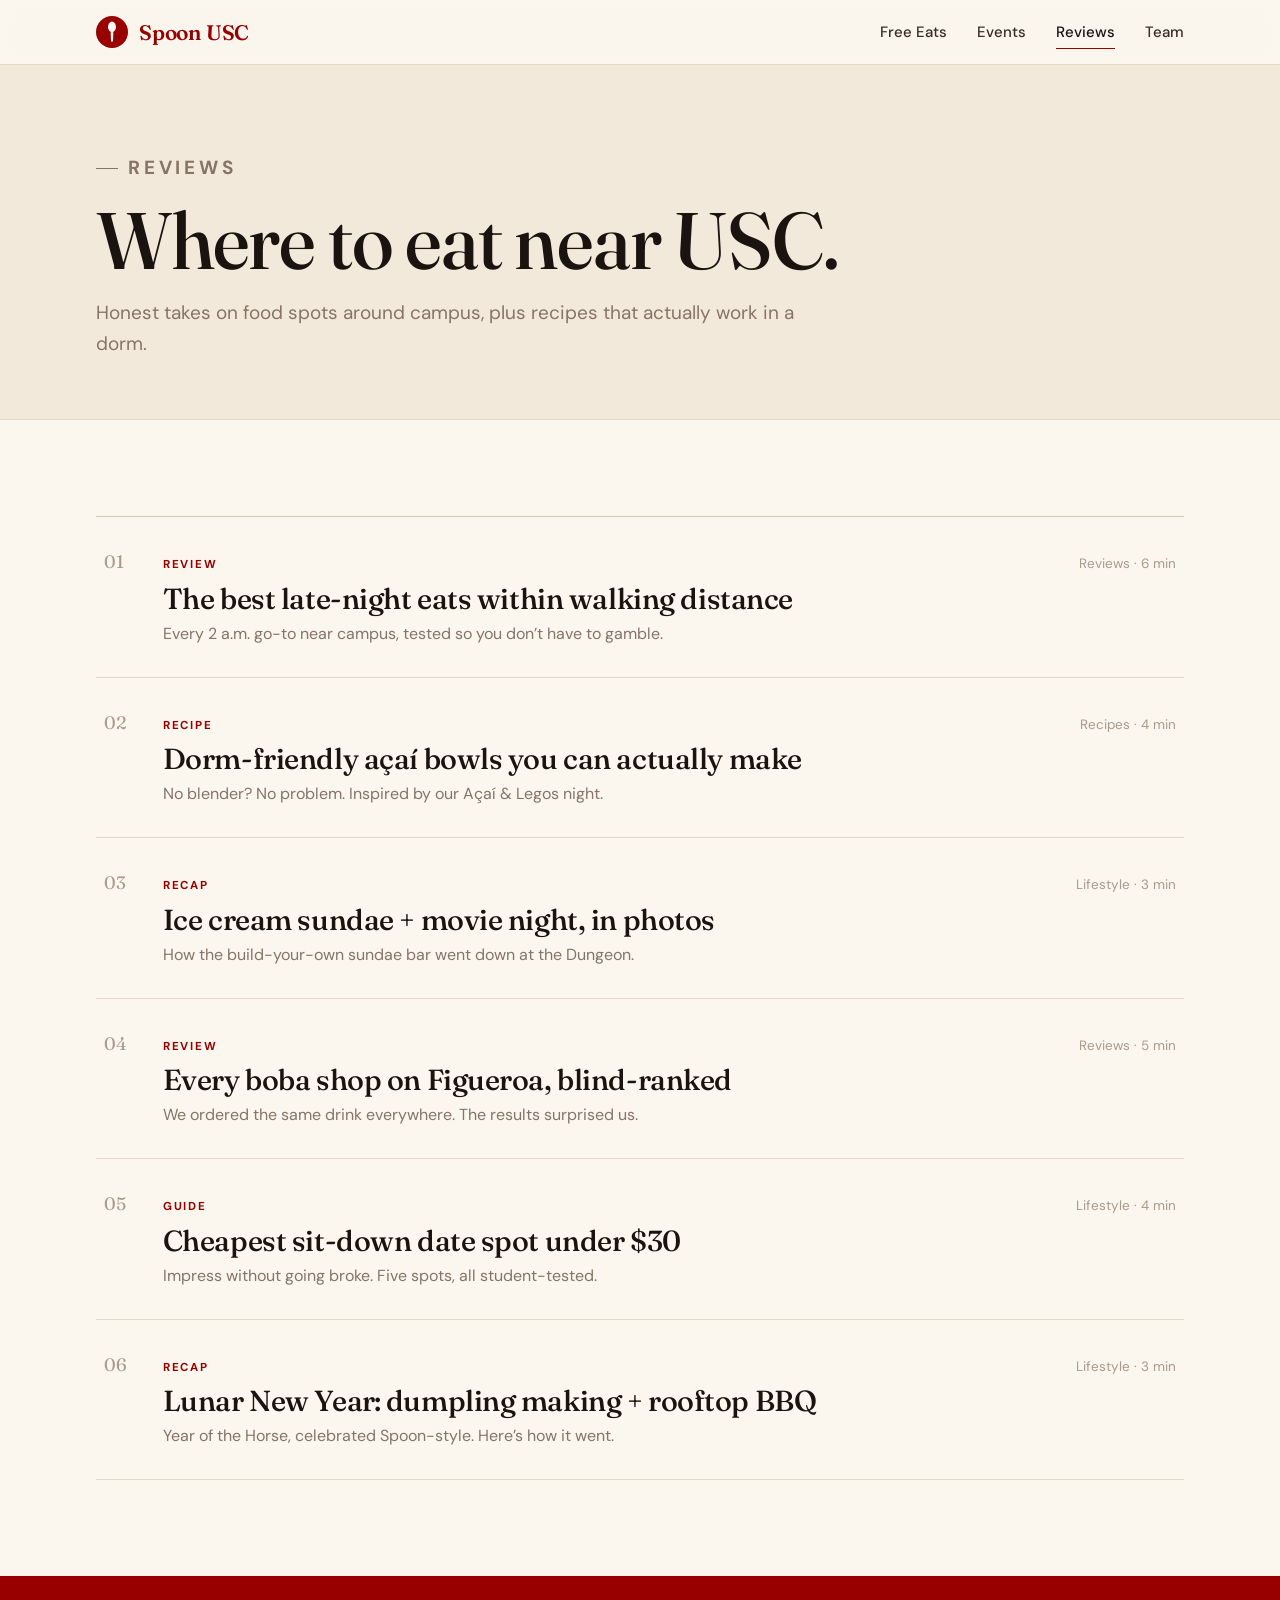
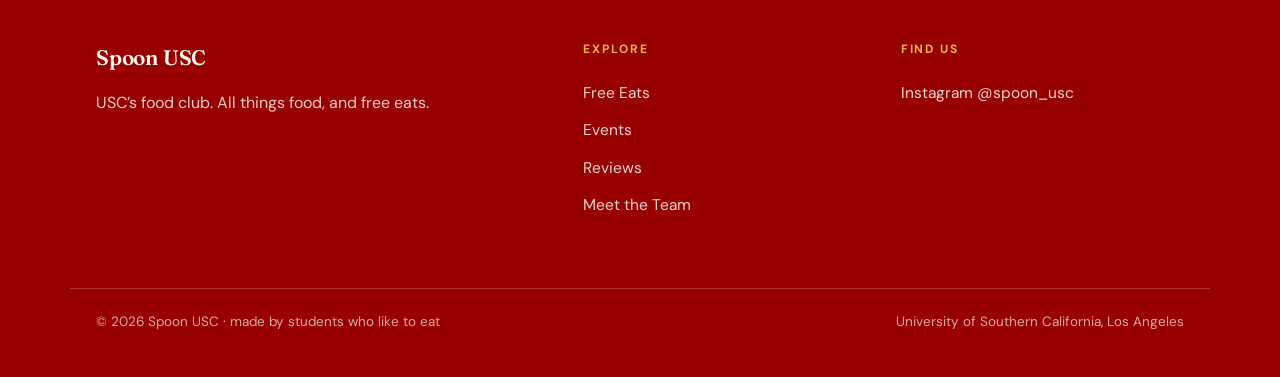
==== articles.html @ 670a70fc "Initial Spoon USC site" ====
<!DOCTYPE html><html lang="en"><head>
<meta charset="UTF-8" />
<meta name="viewport" content="width=device-width, initial-scale=1.0" />
<title>Reviews & Reads — Spoon USC</title>
<meta name="description" content="Food reviews, recipes, and recaps from the Spoon USC team." />

<link rel="icon" type="image/svg+xml" href="spoon-logo.svg" />
<link rel="preconnect" href="https://fonts.googleapis.com" />
<link rel="preconnect" href="https://fonts.gstatic.com" crossorigin />
<link href="https://fonts.googleapis.com/css2?family=DM+Sans:opsz,wght@9..40,400;9..40,500;9..40,600;9..40,700&family=Fraunces:ital,opsz,wght@0,9..144,400;0,9..144,500;0,9..144,600;1,9..144,400;1,9..144,500&display=swap" rel="stylesheet" />
<link rel="stylesheet" href="styles.css" />
</head><body>
<nav class="nav">
  <div class="nav-inner">
    <a class="brand" href="index.html"><img class="logo" src="spoon-logo.svg" alt="" /><span class="name">Spoon&nbsp;USC</span></a>
    <div class="nav-links">
      <a href="free-eats.html">Free Eats</a>
      <a href="events.html">Events</a>
      <a href="articles.html" aria-current="page">Reviews</a>
      <a href="team.html">Team</a>
    </div>
  </div>
</nav>
<header class="page-head"><div class="wrap">
  <p class="eyebrow"><span class="tick"></span>Reviews</p>
  <h1>Where to eat near USC.</h1>
  <p>Honest takes on food spots around campus, plus recipes that actually work in a dorm.</p>
</div></header>
<section class="section"><div class="wrap"><div class="index">
  <a class="row" href="#"><div class="row-main"><span class="num">01</span><div class="row-text"><span class="cat">Review</span><h3>The best late-night eats within walking distance</h3><p class="dek">Every 2 a.m. go-to near campus, tested so you don&rsquo;t have to gamble.</p></div></div><span class="meta">Reviews &middot; 6 min</span></a>
  <a class="row" href="#"><div class="row-main"><span class="num">02</span><div class="row-text"><span class="cat">Recipe</span><h3>Dorm-friendly a&ccedil;a&iacute; bowls you can actually make</h3><p class="dek">No blender? No problem. Inspired by our A&ccedil;a&iacute; &amp; Legos night.</p></div></div><span class="meta">Recipes &middot; 4 min</span></a>
  <a class="row" href="#"><div class="row-main"><span class="num">03</span><div class="row-text"><span class="cat">Recap</span><h3>Ice cream sundae + movie night, in photos</h3><p class="dek">How the build-your-own sundae bar went down at the Dungeon.</p></div></div><span class="meta">Lifestyle &middot; 3 min</span></a>
  <a class="row" href="#"><div class="row-main"><span class="num">04</span><div class="row-text"><span class="cat">Review</span><h3>Every boba shop on Figueroa, blind-ranked</h3><p class="dek">We ordered the same drink everywhere. The results surprised us.</p></div></div><span class="meta">Reviews &middot; 5 min</span></a>
  <a class="row" href="#"><div class="row-main"><span class="num">05</span><div class="row-text"><span class="cat">Guide</span><h3>Cheapest sit-down date spot under $30</h3><p class="dek">Impress without going broke. Five spots, all student-tested.</p></div></div><span class="meta">Lifestyle &middot; 4 min</span></a>
  <a class="row" href="#"><div class="row-main"><span class="num">06</span><div class="row-text"><span class="cat">Recap</span><h3>Lunar New Year: dumpling making + rooftop BBQ</h3><p class="dek">Year of the Horse, celebrated Spoon-style. Here&rsquo;s how it went.</p></div></div><span class="meta">Lifestyle &middot; 3 min</span></a>
</div></div></section>
<footer class="footer">
  <div class="footer-inner">
    <div>
      <a class="brand" href="index.html"><span class="name">Spoon&nbsp;USC</span></a>
      <p class="footer-lead">USC&rsquo;s food club. All things food, and free eats.</p>
    </div>
    <div class="footer-col"><h4>Explore</h4><a href="free-eats.html">Free Eats</a><a href="events.html">Events</a><a href="articles.html">Reviews</a><a href="team.html">Meet the Team</a></div>
    <div class="footer-col"><h4>Find us</h4><a href="https://instagram.com/spoon_usc" target="_blank" rel="noopener">Instagram @spoon_usc</a></div>
  </div>
  <div class="footer-bottom"><span>&copy; 2026 Spoon USC &middot; made by students who like to eat</span><span>University of Southern California, Los Angeles</span></div>
</footer>
</body></html>
---- styles.css ----
/* ===========================================================
   SPOON USC — editorial food-magazine identity
   Lead color: deep Spoon red (#980000). Paper + ink + honey.
   Display: Fraunces (used confidently)  /  Body: DM Sans
   Principle: restraint. The red and the type do the work.
   =========================================================== */

:root{
  --red:#980000; --red-deep:#7a0000; --red-soft:#a82828;
  --paper:#fbf6ee; --paper-2:#f3e9da; --bone:#fcf8f2;
  --ink:#1b1310; --ink-2:#3a2c25;
  --honey:#e7b54a; --honey-deep:#c9982f;
  --taupe:#857467; --taupe-2:#a99a8c;
  --line:#e4d8c6; --line-strong:#d6c7b1;
  --maxw:1140px; --gutter:26px;
  --ease:cubic-bezier(.2,.7,.2,1);
}
*{margin:0;padding:0;box-sizing:border-box}
html{scroll-behavior:smooth}
body{
  font-family:'DM Sans',-apple-system,BlinkMacSystemFont,'Segoe UI',Roboto,sans-serif;
  background:var(--paper); color:var(--ink); line-height:1.62;
  font-size:17px; -webkit-font-smoothing:antialiased; text-rendering:optimizeLegibility;
}
img,svg{display:block; max-width:100%}
a{color:inherit; text-decoration:none}

h1,h2,h3,.serif{
  font-family:'Fraunces',Georgia,'Times New Roman',serif;
  font-optical-sizing:auto; line-height:1.0; letter-spacing:-.015em; font-weight:500;
}
.wrap{max-width:var(--maxw); margin:0 auto; padding:0 var(--gutter)}

.eyebrow{
  font-size:12px; font-weight:700; letter-spacing:.2em; text-transform:uppercase; color:var(--red);
  display:inline-flex; align-items:center; gap:10px;
}
.eyebrow.light{color:var(--honey)}
.eyebrow .tick{width:22px; height:1px; background:currentColor; display:inline-block}

/* ---------- Buttons ---------- */
.btn{
  display:inline-flex; align-items:center; gap:9px; font-weight:600; font-size:15px;
  padding:13px 24px; border-radius:999px; border:1.5px solid transparent; cursor:pointer;
  transition:transform .2s var(--ease), background .2s, color .2s, border-color .2s;
}
.btn:hover{transform:translateY(-2px)}
.btn-red{background:var(--red); color:var(--bone)} .btn-red:hover{background:var(--red-deep)}
.btn-ink{background:var(--ink); color:var(--bone)} .btn-ink:hover{background:#000}
.btn-bone{background:var(--bone); color:var(--red)} .btn-bone:hover{background:#fff}
.btn-line{border-color:var(--ink); color:var(--ink)} .btn-line:hover{background:var(--ink); color:var(--bone)}
.btn-line-light{border-color:rgba(252,248,242,.5); color:var(--bone)} .btn-line-light:hover{background:var(--bone); color:var(--red); border-color:var(--bone)}

/* ---------- Nav ---------- */
.nav{position:sticky; top:0; z-index:100; background:rgba(251,246,238,.85); backdrop-filter:saturate(140%) blur(10px); border-bottom:1px solid var(--line)}
.nav-inner{max-width:var(--maxw); margin:0 auto; padding:15px var(--gutter); display:flex; align-items:center; justify-content:space-between; gap:20px}
.brand{display:flex; align-items:center; gap:11px}
.brand .logo{width:32px; height:32px}
.brand .name{font-family:'Fraunces',serif; font-weight:600; font-size:21px; letter-spacing:-.01em; color:var(--red)}
.nav-links{display:flex; gap:30px}
.nav-links a{font-size:15px; font-weight:500; position:relative; padding:4px 0; color:var(--ink-2)}
.nav-links a::after{content:""; position:absolute; left:0; right:100%; bottom:-1px; height:1.5px; background:var(--red); transition:right .25s var(--ease)}
.nav-links a:hover::after,.nav-links a[aria-current="page"]::after{right:0}
.nav-links a[aria-current="page"]{color:var(--ink)}
@media(max-width:840px){.nav-links{display:none}}

/* ---------- Hero ---------- */
.hero{
  position:relative; color:var(--bone); min-height:calc(100vh - 64px);
  display:grid; place-items:center; text-align:center; overflow:hidden; padding:70px 24px 96px;
  background:radial-gradient(125% 95% at 50% -8%, var(--red-soft) 0%, var(--red) 44%, var(--red-deep) 100%);
}
.hero::before{ /* concentric rings echoing the logo circle */
  content:""; position:absolute; inset:0; pointer-events:none;
  background:
    radial-gradient(closest-side,transparent 79%,rgba(252,248,242,.07) 80%,transparent 82%) center/min(1000px,128vw) min(1000px,128vw) no-repeat,
    radial-gradient(closest-side,transparent 64%,rgba(252,248,242,.055) 65%,transparent 67%) center/min(700px,96vw) min(700px,96vw) no-repeat,
    radial-gradient(closest-side,transparent 47%,rgba(252,248,242,.045) 48%,transparent 50%) center/min(460px,68vw) min(460px,68vw) no-repeat;
}
.hero-inner{position:relative; max-width:840px}
/* WEEK 2: the 3D spoon animation replaces .hero-spoon */
.hero-spoon{width:80px; height:80px; margin:0 auto 30px; color:var(--bone)}
.hero h1{font-size:clamp(58px,12vw,138px); font-weight:500; letter-spacing:-.03em}
.hero h1 em{font-style:italic; font-weight:400}
.hero .tagline{margin:24px auto 0; max-width:540px; font-size:clamp(18px,2.4vw,22px); color:rgba(252,248,242,.9); line-height:1.45}
.hero-actions{margin-top:36px; display:flex; gap:14px; justify-content:center; flex-wrap:wrap}
.scroll-cue{position:absolute; bottom:28px; left:50%; transform:translateX(-50%); display:flex; flex-direction:column; align-items:center; gap:9px; color:rgba(252,248,242,.7); font-size:11px; letter-spacing:.22em; text-transform:uppercase}
.scroll-cue svg{width:20px; height:20px; animation:bob 1.9s var(--ease) infinite}
@keyframes bob{0%,100%{transform:translateY(0)}50%{transform:translateY(7px)}}

/* ---------- Section scaffold ---------- */
.section{padding:96px 0}
.section.tight{padding:72px 0}
.lede{max-width:720px}
.lede h2{font-size:clamp(34px,5.4vw,62px); margin-top:18px}
.lede p{margin-top:18px; color:var(--taupe); font-size:19px; max-width:54ch}

/* ---------- Free-eats feature (home) ---------- */
.feature{display:grid; grid-template-columns:1.15fr .85fr; gap:56px; align-items:center}
.feature h2{font-size:clamp(32px,4.6vw,52px); margin:18px 0 20px}
.feature p{color:var(--taupe); max-width:46ch; font-size:18px}
.feature .actions{margin-top:28px}
.drop{
  background:linear-gradient(155deg,var(--red) 0%,var(--red-deep) 100%); color:var(--bone);
  border-radius:18px; padding:34px 34px 32px; box-shadow:0 22px 50px rgba(122,0,0,.22);
  position:relative; overflow:hidden;
}
.drop::after{content:""; position:absolute; right:-40px; bottom:-40px; width:160px; height:160px; border-radius:50%; border:1px solid rgba(252,248,242,.14)}
.drop .label{color:var(--honey); font-size:12px; font-weight:700; letter-spacing:.16em; text-transform:uppercase}
.drop .item{font-family:'Fraunces',serif; font-size:clamp(28px,4vw,38px); font-weight:500; margin:12px 0 14px; line-height:1.04}
.drop .det{display:flex; flex-direction:column; gap:5px; color:rgba(252,248,242,.85); font-size:15px}
.drop .det span{display:flex; gap:9px; align-items:center}
.drop .det .k{color:rgba(252,248,242,.55); width:54px; flex:none; font-size:13px; letter-spacing:.04em; text-transform:uppercase}

/* ---------- Editorial index (home + articles) ---------- */
.index{border-top:1px solid var(--line-strong)}
.row{
  display:flex; justify-content:space-between; align-items:baseline; gap:32px;
  padding:30px 8px; border-bottom:1px solid var(--line); transition:background .2s, padding .25s var(--ease);
}
.row:hover{background:var(--bone); padding-left:18px; padding-right:18px}
.row-main{display:flex; align-items:baseline; gap:30px; min-width:0}
.row .num{font-family:'Fraunces',serif; font-size:18px; color:var(--taupe-2); width:2.4ch; flex:none; font-weight:400}
.row-text{min-width:0}
.row .cat{font-size:11.5px; font-weight:700; letter-spacing:.16em; text-transform:uppercase; color:var(--red)}
.row h3{font-size:clamp(22px,2.6vw,29px); margin:7px 0 8px; font-weight:500; transition:color .2s}
.row:hover h3{color:var(--red)}
.row .dek{color:var(--taupe); font-size:16px; max-width:62ch}
.row .meta{color:var(--taupe-2); font-size:13.5px; white-space:nowrap; text-align:right; flex:none; padding-top:4px}
@media(max-width:680px){
  .row{flex-direction:column; gap:10px}
  .row-main{gap:18px}
  .row .meta{text-align:left}
}

/* ---------- Free eats list (free-eats page) ---------- */
.eats{border-top:1px solid var(--line-strong)}
.eat{display:grid; grid-template-columns:90px 1fr auto; gap:30px; align-items:center; padding:24px 8px; border-bottom:1px solid var(--line); transition:background .2s, padding .25s var(--ease)}
.eat:hover{background:var(--bone); padding-left:18px; padding-right:18px}
.eat .date{text-align:center; font-family:'Fraunces',serif; line-height:1}
.eat .date .d{font-size:36px; font-weight:500; color:var(--red)}
.eat .date .m{font-size:11px; letter-spacing:.16em; text-transform:uppercase; color:var(--taupe); font-family:'DM Sans',sans-serif; margin-top:4px}
.eat h3{font-size:22px; font-weight:500}
.eat .sub{color:var(--taupe); font-size:15px; margin-top:3px}
.eat .tag{background:var(--honey); color:#5a4410; font-weight:700; font-size:11.5px; letter-spacing:.06em; padding:6px 14px; border-radius:999px; white-space:nowrap; text-transform:uppercase}
@media(max-width:620px){.eat{grid-template-columns:64px 1fr} .eat .tag{grid-column:2; justify-self:start}}

/* ---------- Team roster (team page) ---------- */
.roster{border-top:1px solid var(--line-strong)}
.member{display:flex; justify-content:space-between; align-items:baseline; gap:24px; padding:26px 8px; border-bottom:1px solid var(--line)}
.member .who{display:flex; align-items:baseline; gap:22px}
.member .mono{width:34px; height:34px; border:1.5px solid var(--red); border-radius:50%; display:grid; place-items:center; font-family:'Fraunces',serif; color:var(--red); font-size:16px; flex:none; transform:translateY(3px)}
.member h3{font-size:24px; font-weight:500}
.member .role{color:var(--taupe); font-size:14.5px; white-space:nowrap}
.member.open h3{color:var(--taupe-2)} .member.open .mono{border-color:var(--line-strong); color:var(--taupe-2)}
@media(max-width:560px){.member .who{gap:16px}}

/* ---------- Quiet CTA band ---------- */
.band{background:var(--ink); color:var(--bone)}
.band-inner{max-width:var(--maxw); margin:0 auto; padding:74px var(--gutter); display:flex; justify-content:space-between; align-items:center; gap:30px; flex-wrap:wrap}
.band h2{font-size:clamp(28px,3.8vw,42px); font-weight:500; max-width:18ch}
.band p{color:rgba(252,248,242,.7); margin-top:10px}

/* ---------- Page header (subpages) ---------- */
.page-head{background:var(--paper-2); border-bottom:1px solid var(--line); padding:70px 0 60px}
.page-head .eyebrow{margin-bottom:16px}
.page-head h1{font-size:clamp(42px,7.2vw,80px); font-weight:500}
.page-head p{margin-top:18px; max-width:56ch; color:var(--taupe); font-size:19px}

/* ---------- Events stub ---------- */
.stub{text-align:center; padding:96px 24px}
.stub .mark{width:48px; height:48px; color:var(--red); margin:0 auto 24px}
.stub h2{font-size:clamp(30px,5vw,48px); font-weight:500}
.stub p{color:var(--taupe); max-width:50ch; margin:18px auto 0; font-size:19px}

/* ---------- Footer ---------- */
.footer{background:var(--red); color:var(--bone)}
.footer-inner{max-width:var(--maxw); margin:0 auto; padding:64px var(--gutter) 34px; display:grid; grid-template-columns:1.6fr 1fr 1fr; gap:34px}
.footer .brand .name{color:var(--bone)}
.footer-lead{color:rgba(252,248,242,.82); margin-top:16px; max-width:32ch; font-size:16px}
.footer h4{font-size:12px; letter-spacing:.16em; text-transform:uppercase; color:var(--honey); margin-bottom:16px}
.footer-col a{display:block; color:rgba(252,248,242,.85); padding:6px 0; font-size:15.5px}
.footer-col a:hover{color:var(--bone)}
.footer-bottom{border-top:1px solid rgba(252,248,242,.2); max-width:var(--maxw); margin:30px auto 0; padding:22px var(--gutter) 44px; display:flex; justify-content:space-between; gap:16px; flex-wrap:wrap; font-size:13.5px; color:rgba(252,248,242,.68)}
@media(max-width:720px){.footer-inner{grid-template-columns:1fr 1fr}}

/* ---------- a11y ---------- */
:focus-visible{outline:3px solid var(--honey); outline-offset:3px; border-radius:4px}
@media(prefers-reduced-motion:reduce){*{animation:none!important; transition:none!important; scroll-behavior:auto!important}}
@media(max-width:760px){.feature{grid-template-columns:1fr; gap:34px} .section{padding:64px 0}}

/* crisp item text on the drop panel */
.drop .item{color:var(--bone)}

/* directory rows (home) — same hairline pattern, arrow instead of meta */
.row .arrow{font-size:23px; color:var(--taupe-2); flex:none; padding-top:2px; transition:transform .25s var(--ease), color .2s}
.row:hover .arrow{color:var(--red); transform:translateX(5px)}
.dir .row-text .dek{font-size:16.5px}
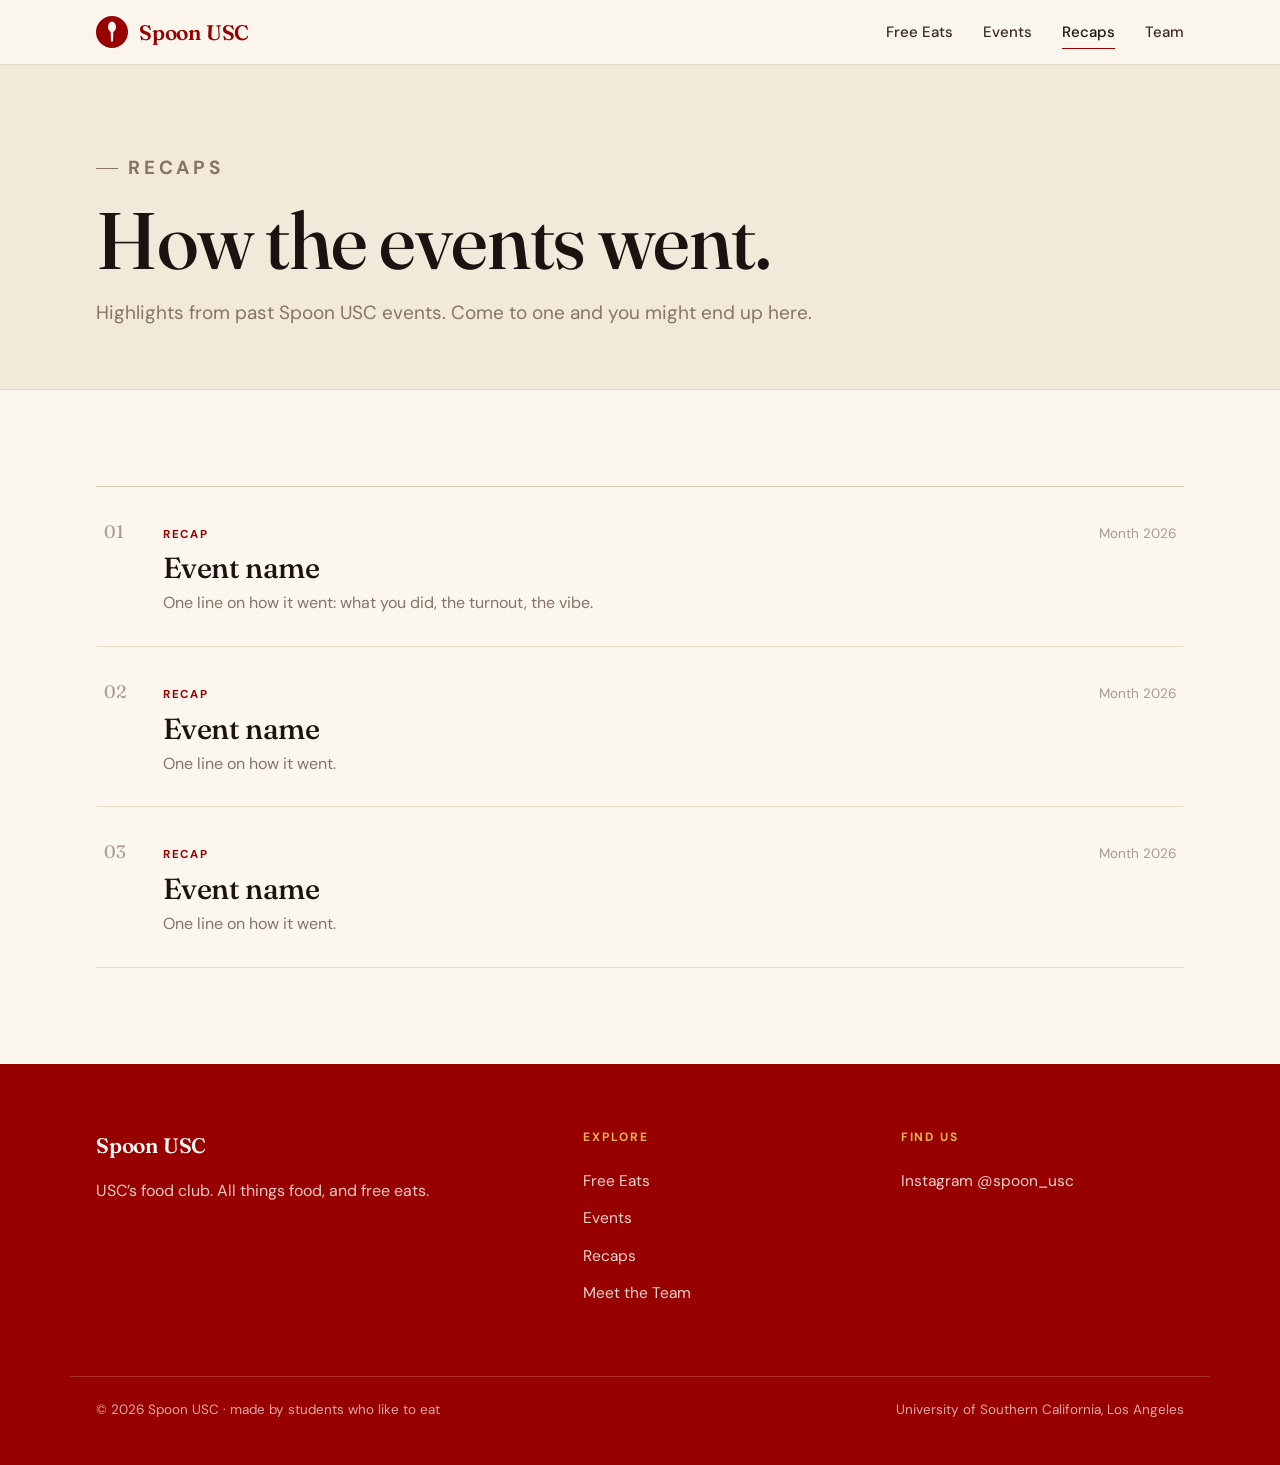
==== commit 50924b4a: "edits" ====
--- a/articles.html
+++ b/articles.html
@@ -1,9 +1,8 @@
 <!DOCTYPE html><html lang="en"><head>
 <meta charset="UTF-8" />
 <meta name="viewport" content="width=device-width, initial-scale=1.0" />
-<title>Reviews & Reads — Spoon USC</title>
-<meta name="description" content="Food reviews, recipes, and recaps from the Spoon USC team." />
-
+<title>Recaps — Spoon USC</title>
+<meta name="description" content="Highlights and recaps from past Spoon USC events." />
 <link rel="icon" type="image/svg+xml" href="spoon-logo.svg" />
 <link rel="preconnect" href="https://fonts.googleapis.com" />
 <link rel="preconnect" href="https://fonts.gstatic.com" crossorigin />
@@ -16,23 +15,24 @@
     <div class="nav-links">
       <a href="free-eats.html">Free Eats</a>
       <a href="events.html">Events</a>
-      <a href="articles.html" aria-current="page">Reviews</a>
+      <a href="articles.html" aria-current="page">Recaps</a>
       <a href="team.html">Team</a>
     </div>
   </div>
 </nav>
 <header class="page-head"><div class="wrap">
-  <p class="eyebrow"><span class="tick"></span>Reviews</p>
-  <h1>Where to eat near USC.</h1>
-  <p>Honest takes on food spots around campus, plus recipes that actually work in a dorm.</p>
+  <p class="eyebrow"><span class="tick"></span>Recaps</p>
+  <h1>How the events went.</h1>
+  <p>Highlights from past Spoon USC events. Come to one and you might end up here.</p>
 </div></header>
 <section class="section"><div class="wrap"><div class="index">
-  <a class="row" href="#"><div class="row-main"><span class="num">01</span><div class="row-text"><span class="cat">Review</span><h3>The best late-night eats within walking distance</h3><p class="dek">Every 2 a.m. go-to near campus, tested so you don&rsquo;t have to gamble.</p></div></div><span class="meta">Reviews &middot; 6 min</span></a>
-  <a class="row" href="#"><div class="row-main"><span class="num">02</span><div class="row-text"><span class="cat">Recipe</span><h3>Dorm-friendly a&ccedil;a&iacute; bowls you can actually make</h3><p class="dek">No blender? No problem. Inspired by our A&ccedil;a&iacute; &amp; Legos night.</p></div></div><span class="meta">Recipes &middot; 4 min</span></a>
-  <a class="row" href="#"><div class="row-main"><span class="num">03</span><div class="row-text"><span class="cat">Recap</span><h3>Ice cream sundae + movie night, in photos</h3><p class="dek">How the build-your-own sundae bar went down at the Dungeon.</p></div></div><span class="meta">Lifestyle &middot; 3 min</span></a>
-  <a class="row" href="#"><div class="row-main"><span class="num">04</span><div class="row-text"><span class="cat">Review</span><h3>Every boba shop on Figueroa, blind-ranked</h3><p class="dek">We ordered the same drink everywhere. The results surprised us.</p></div></div><span class="meta">Reviews &middot; 5 min</span></a>
-  <a class="row" href="#"><div class="row-main"><span class="num">05</span><div class="row-text"><span class="cat">Guide</span><h3>Cheapest sit-down date spot under $30</h3><p class="dek">Impress without going broke. Five spots, all student-tested.</p></div></div><span class="meta">Lifestyle &middot; 4 min</span></a>
-  <a class="row" href="#"><div class="row-main"><span class="num">06</span><div class="row-text"><span class="cat">Recap</span><h3>Lunar New Year: dumpling making + rooftop BBQ</h3><p class="dek">Year of the Horse, celebrated Spoon-style. Here&rsquo;s how it went.</p></div></div><span class="meta">Lifestyle &middot; 3 min</span></a>
+  <!-- RECAPS: one row per past event. Fill in [event name], [one line about it], and [Month Year].
+       A filled-in row looks like this:
+       <div class="row"><div class="row-main"><span class="num">01</span><div class="row-text"><span class="cat">Recap</span><h3>[Event name]</h3><p class="dek">[One line on how it went.]</p></div></div><span class="meta">[Month Year]</span></div>
+       Add or remove rows as needed. When you have event photos, ping me and I'll turn this into a photo gallery. -->
+  <div class="row"><div class="row-main"><span class="num">01</span><div class="row-text"><span class="cat">Recap</span><h3>Event name</h3><p class="dek">One line on how it went: what you did, the turnout, the vibe.</p></div></div><span class="meta">Month 2026</span></div>
+  <div class="row"><div class="row-main"><span class="num">02</span><div class="row-text"><span class="cat">Recap</span><h3>Event name</h3><p class="dek">One line on how it went.</p></div></div><span class="meta">Month 2026</span></div>
+  <div class="row"><div class="row-main"><span class="num">03</span><div class="row-text"><span class="cat">Recap</span><h3>Event name</h3><p class="dek">One line on how it went.</p></div></div><span class="meta">Month 2026</span></div>
 </div></div></section>
 <footer class="footer">
   <div class="footer-inner">
@@ -40,7 +40,7 @@
       <a class="brand" href="index.html"><span class="name">Spoon&nbsp;USC</span></a>
       <p class="footer-lead">USC&rsquo;s food club. All things food, and free eats.</p>
     </div>
-    <div class="footer-col"><h4>Explore</h4><a href="free-eats.html">Free Eats</a><a href="events.html">Events</a><a href="articles.html">Reviews</a><a href="team.html">Meet the Team</a></div>
+    <div class="footer-col"><h4>Explore</h4><a href="free-eats.html">Free Eats</a><a href="events.html">Events</a><a href="articles.html">Recaps</a><a href="team.html">Meet the Team</a></div>
     <div class="footer-col"><h4>Find us</h4><a href="https://instagram.com/spoon_usc" target="_blank" rel="noopener">Instagram @spoon_usc</a></div>
   </div>
   <div class="footer-bottom"><span>&copy; 2026 Spoon USC &middot; made by students who like to eat</span><span>University of Southern California, Los Angeles</span></div>
